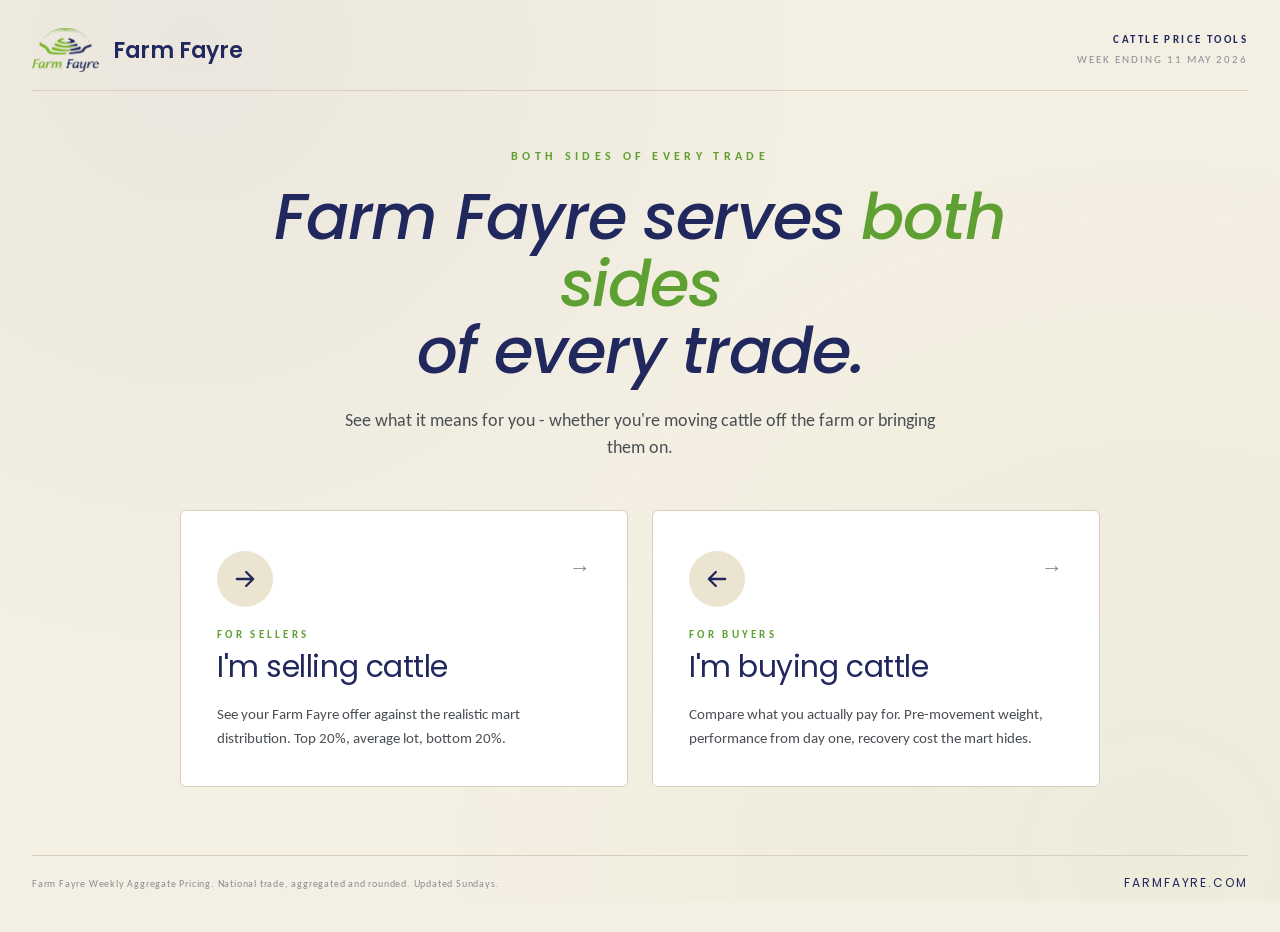
==== index.html @ 89831ca9 "v2: replace seller calc at root with landing toggle" ====
<!DOCTYPE html>
<html lang="en">
<head>
<meta charset="UTF-8">
<meta name="viewport" content="width=device-width, initial-scale=1, maximum-scale=1">
<title>Farm Fayre - Cattle Price Tools</title>
<meta name="description" content="See what Farm Fayre means for you. Selling cattle or buying cattle - real numbers, real comparison.">
<link rel="stylesheet" href="/shared.css">
<style>
  /* Landing-specific */
  .landing {
    min-height: calc(100vh - 200px);
    display: flex;
    flex-direction: column;
    justify-content: center;
    padding: 32px 0;
  }

  .landing-hero {
    text-align: center;
    margin-bottom: 48px;
  }

  .landing-eyebrow {
    font-size: 12px;
    letter-spacing: 0.36em;
    text-transform: uppercase;
    color: var(--brand-green-dark);
    font-weight: 700;
    margin-bottom: 18px;
  }

  .landing-h1 {
    font-family: 'Poppins', sans-serif;
    font-weight: 500;
    font-style: italic;
    font-size: clamp(36px, 5.5vw, 64px);
    line-height: 1.05;
    letter-spacing: -0.02em;
    color: var(--brand-blue);
    max-width: 880px;
    margin: 0 auto;
  }

  .landing-h1 em {
    font-style: italic;
    color: var(--brand-green-dark);
  }

  .landing-sub {
    margin-top: 22px;
    font-size: 18px;
    color: var(--brand-grey);
    max-width: 600px;
    margin-left: auto;
    margin-right: auto;
    line-height: 1.55;
  }

  .tiles {
    display: grid;
    grid-template-columns: repeat(auto-fit, minmax(340px, 1fr));
    gap: 24px;
    max-width: 920px;
    margin: 0 auto;
    width: 100%;
  }

  .tile {
    position: relative;
    display: block;
    padding: 40px 36px 36px;
    border-radius: 6px;
    text-decoration: none;
    color: inherit;
    background: var(--white);
    border: 1px solid var(--rule);
    transition: transform 0.18s ease, box-shadow 0.18s ease, border-color 0.18s ease;
    overflow: hidden;
    min-height: 260px;
    display: flex;
    flex-direction: column;
    justify-content: space-between;
  }

  .tile::before {
    content: '';
    position: absolute;
    inset: 0 0 auto 0;
    height: 4px;
    background: var(--brand-green);
    transform: scaleX(0);
    transform-origin: left center;
    transition: transform 0.25s ease;
  }

  .tile:hover {
    transform: translateY(-3px);
    box-shadow: 0 14px 36px rgba(33,40,93,0.10);
    border-color: var(--brand-green);
  }

  .tile:hover::before {
    transform: scaleX(1);
  }

  .tile-top {
    display: flex;
    align-items: flex-start;
    justify-content: space-between;
    gap: 16px;
    margin-bottom: 20px;
  }

  .tile-icon {
    width: 56px;
    height: 56px;
    border-radius: 50%;
    background: var(--cream-deep);
    display: flex;
    align-items: center;
    justify-content: center;
    color: var(--brand-blue);
    flex-shrink: 0;
  }

  .tile-icon svg {
    width: 28px;
    height: 28px;
    fill: none;
    stroke: var(--brand-blue);
    stroke-width: 2;
    stroke-linecap: round;
    stroke-linejoin: round;
  }

  .tile-arrow {
    color: var(--brand-grey-light);
    font-size: 22px;
    transition: transform 0.2s ease, color 0.2s ease;
  }

  .tile:hover .tile-arrow {
    transform: translateX(4px);
    color: var(--brand-green-dark);
  }

  .tile-eyebrow {
    font-size: 11px;
    letter-spacing: 0.3em;
    text-transform: uppercase;
    color: var(--brand-green-dark);
    font-weight: 700;
    margin-bottom: 6px;
  }

  .tile-headline {
    font-family: 'Poppins', sans-serif;
    font-weight: 500;
    font-size: 30px;
    color: var(--brand-blue);
    line-height: 1.15;
    letter-spacing: -0.015em;
  }

  .tile-body {
    margin-top: 18px;
    font-size: 15px;
    color: var(--brand-grey);
    line-height: 1.6;
  }

  /* Mobile */
  @media (max-width: 720px) {
    .landing-hero { margin-bottom: 36px; }
    .tile { padding: 30px 24px 28px; min-height: 0; }
    .tile-headline { font-size: 26px; }
  }
</style>
</head>
<body>

<div class="page">

  <header class="topbar">
    <a href="/" class="brand" style="text-decoration:none;color:inherit">
      <img src="/logo.png" alt="Farm Fayre">
      <span class="brand-title">Farm Fayre<em></em></span>
    </a>
    <div class="topbar-meta">
      Cattle Price Tools
      <span class="sub" id="dataWeek">Loading...</span>
    </div>
  </header>

  <main class="landing">

    <div class="landing-hero">
      <div class="landing-eyebrow">Both sides of every trade</div>
      <h1 class="landing-h1">Farm Fayre serves <em>both sides</em><br>of every trade.</h1>
      <p class="landing-sub">See what it means for you - whether you're moving cattle off the farm or bringing them on.</p>
    </div>

    <div class="tiles">
      <a class="tile" href="/seller/">
        <div>
          <div class="tile-top">
            <div class="tile-icon" aria-hidden="true">
              <!-- Outgoing arrow icon -->
              <svg viewBox="0 0 24 24"><path d="M5 12h13M13 6l6 6-6 6"/></svg>
            </div>
            <div class="tile-arrow">→</div>
          </div>
          <div class="tile-eyebrow">For sellers</div>
          <div class="tile-headline">I'm selling cattle</div>
        </div>
        <p class="tile-body">See your Farm Fayre offer against the realistic mart distribution. Top 20%, average lot, bottom 20%.</p>
      </a>

      <a class="tile" href="/buyer/">
        <div>
          <div class="tile-top">
            <div class="tile-icon" aria-hidden="true">
              <!-- Incoming arrow icon -->
              <svg viewBox="0 0 24 24"><path d="M19 12H6M11 6l-6 6 6 6"/></svg>
            </div>
            <div class="tile-arrow">→</div>
          </div>
          <div class="tile-eyebrow">For buyers</div>
          <div class="tile-headline">I'm buying cattle</div>
        </div>
        <p class="tile-body">Compare what you actually pay for. Pre-movement weight, performance from day one, recovery cost the mart hides.</p>
      </a>
    </div>

  </main>

  <footer class="footer-line">
    <span class="footer-attr">Farm Fayre Weekly Aggregate Pricing. National trade, aggregated and rounded. Updated Sundays.</span>
    <span style="font-family:'Poppins',sans-serif;font-weight:500;letter-spacing:0.16em;color:var(--brand-blue);font-size:12px;text-transform:uppercase">farmfayre.com</span>
  </footer>

</div>

<script>
  // Pull week-ending date from the public market data
  (async function() {
    try {
      const r = await fetch('/market_data.json?t=' + Date.now(), { cache: 'no-store' });
      if (!r.ok) throw new Error('fetch failed');
      const data = await r.json();
      const we = data.week_ending; // e.g. "2026-04-27" (Monday)
      if (we) {
        const d = new Date(we);
        // Display week as "WEEK ENDING DD MMM YYYY"
        const months = ['Jan','Feb','Mar','Apr','May','Jun','Jul','Aug','Sep','Oct','Nov','Dec'];
        document.getElementById('dataWeek').textContent =
          'Week ending ' + d.getDate() + ' ' + months[d.getMonth()] + ' ' + d.getFullYear();
      }
    } catch (e) {
      document.getElementById('dataWeek').textContent = 'Latest market data';
    }
  })();
</script>

</body>
</html>
---- shared.css ----
/* ==========================================================================
   Farm Fayre Calculator - Shared styles
   Used by /, /seller, /buyer
   ========================================================================== */

@font-face { font-family: 'Carlito'; font-style: normal; font-weight: 400; font-display: swap;
  src: url('/fonts/carlito-latin-400-normal.woff2') format('woff2'); }
@font-face { font-family: 'Carlito'; font-style: normal; font-weight: 700; font-display: swap;
  src: url('/fonts/carlito-latin-700-normal.woff2') format('woff2'); }
@font-face { font-family: 'Carlito'; font-style: italic; font-weight: 400; font-display: swap;
  src: url('/fonts/carlito-latin-400-italic.woff2') format('woff2'); }

@font-face { font-family: 'Poppins'; font-style: normal; font-weight: 400; font-display: swap;
  src: url('/fonts/poppins-latin-400-normal.woff2') format('woff2'); }
@font-face { font-family: 'Poppins'; font-style: italic; font-weight: 400; font-display: swap;
  src: url('/fonts/poppins-latin-400-italic.woff2') format('woff2'); }
@font-face { font-family: 'Poppins'; font-style: italic; font-weight: 500; font-display: swap;
  src: url('/fonts/poppins-latin-500-italic.woff2') format('woff2'); }
@font-face { font-family: 'Poppins'; font-style: normal; font-weight: 600; font-display: swap;
  src: url('/fonts/poppins-latin-600-normal.woff2') format('woff2'); }

:root {
  --brand-blue: #21285D;
  --brand-green: #76BC43;
  --brand-green-dark: #5FA032;
  --brand-grey: #4A4F54;
  --brand-grey-light: #8B8E93;
  --cream: #F4EFE3;
  --cream-deep: #EBE4D1;
  --rule: #D8D0BC;
  --ink: #1A1A1A;
  --white: #FFFFFF;
  --amber: #B45309;
}

* { margin: 0; padding: 0; box-sizing: border-box; }

html, body {
  background: var(--cream);
  font-family: 'Carlito', Calibri, Arial, sans-serif;
  color: var(--ink);
  font-size: 16px;
  line-height: 1.5;
  -webkit-font-smoothing: antialiased;
  -moz-osx-font-smoothing: grayscale;
}

body::before {
  content: '';
  position: fixed; inset: 0;
  background-image:
    radial-gradient(circle at 15% 5%, rgba(33,40,93,0.04) 0%, transparent 45%),
    radial-gradient(circle at 90% 95%, rgba(118,188,67,0.05) 0%, transparent 50%);
  pointer-events: none;
  z-index: 0;
}

/* Page wrapper */
.page {
  max-width: 1320px;
  margin: 0 auto;
  padding: 28px 32px 40px;
  position: relative;
  z-index: 1;
}

/* Header */
.topbar {
  display: flex;
  align-items: center;
  justify-content: space-between;
  padding-bottom: 18px;
  margin-bottom: 24px;
  border-bottom: 1px solid var(--rule);
}

.brand {
  display: flex;
  align-items: center;
  gap: 14px;
}

.brand img { height: 44px; width: auto; display: block; }

.brand-title {
  font-family: 'Poppins', sans-serif;
  font-weight: 600;
  font-size: 22px;
  color: var(--brand-blue);
  letter-spacing: -0.01em;
}

.brand-title em {
  font-style: italic;
  font-weight: 400;
  color: var(--brand-green-dark);
}

.topbar-meta {
  text-align: right;
  font-size: 11px;
  letter-spacing: 0.22em;
  text-transform: uppercase;
  color: var(--brand-blue);
  font-weight: 700;
  line-height: 1.5;
}
.topbar-meta .sub {
  display: block;
  color: var(--brand-grey-light);
  font-weight: 400;
  letter-spacing: 0.18em;
  margin-top: 3px;
}

/* Footer */
.footer-line {
  margin-top: 36px;
  padding-top: 18px;
  border-top: 1px solid var(--rule);
  display: flex;
  justify-content: space-between;
  align-items: center;
  flex-wrap: wrap;
  gap: 12px;
  font-size: 11px;
  color: var(--brand-grey-light);
  letter-spacing: 0.04em;
}

.footer-line .other-side {
  font-size: 12px;
  text-transform: uppercase;
  letter-spacing: 0.16em;
  color: var(--brand-blue);
  font-weight: 700;
  text-decoration: none;
  border-bottom: 1px solid transparent;
  transition: border-bottom-color 0.15s ease;
}
.footer-line .other-side:hover {
  border-bottom-color: var(--brand-green);
}

.footer-line .other-side::after {
  content: ' →';
  color: var(--brand-green-dark);
}

.footer-attr {
  font-size: 10px;
  letter-spacing: 0.08em;
  color: var(--brand-grey-light);
}
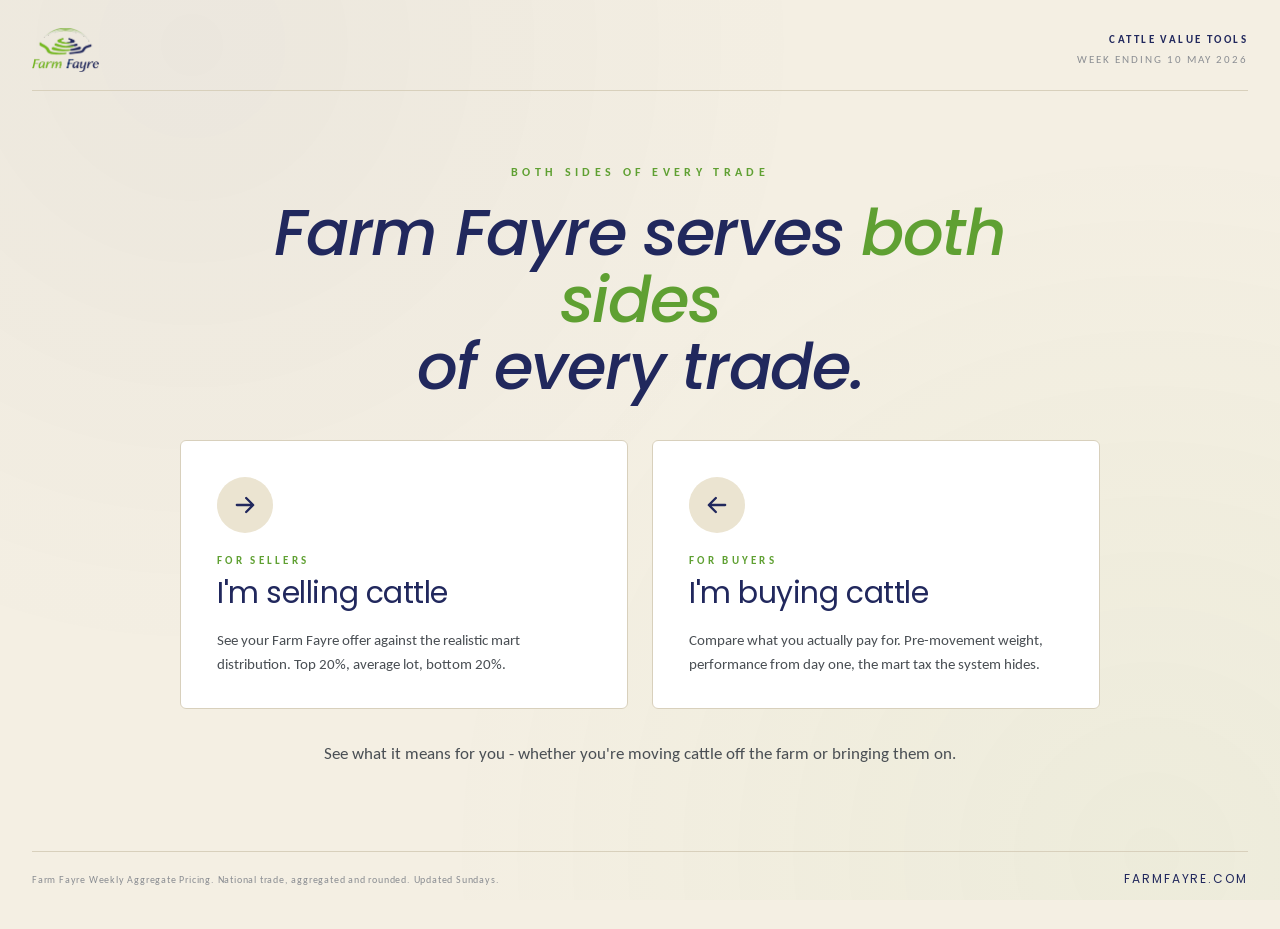
==== commit ad75c243: "Homepage v2: wordmark removed, Sunday date, tile arrows dropped" ====
--- a/index.html
+++ b/index.html
@@ -3,7 +3,7 @@
 <head>
 <meta charset="UTF-8">
 <meta name="viewport" content="width=device-width, initial-scale=1, maximum-scale=1">
-<title>Farm Fayre - Cattle Price Tools</title>
+<title>Farm Fayre - Cattle Value Tools</title>
 <meta name="description" content="See what Farm Fayre means for you. Selling cattle or buying cattle - real numbers, real comparison.">
 <link rel="stylesheet" href="/shared.css">
 <style>
@@ -13,12 +13,12 @@
     display: flex;
     flex-direction: column;
     justify-content: center;
-    padding: 32px 0;
+    padding: 24px 0;
   }
 
   .landing-hero {
     text-align: center;
-    margin-bottom: 48px;
+    margin-bottom: 40px;
   }
 
   .landing-eyebrow {
@@ -48,10 +48,11 @@
   }
 
   .landing-sub {
-    margin-top: 22px;
-    font-size: 18px;
+    margin-top: 32px;
+    text-align: center;
+    font-size: 17px;
     color: var(--brand-grey);
-    max-width: 600px;
+    max-width: 640px;
     margin-left: auto;
     margin-right: auto;
     line-height: 1.55;
@@ -68,8 +69,10 @@
 
   .tile {
     position: relative;
-    display: block;
-    padding: 40px 36px 36px;
+    display: flex;
+    flex-direction: column;
+    justify-content: space-between;
+    padding: 36px 36px 32px;
     border-radius: 6px;
     text-decoration: none;
     color: inherit;
@@ -77,10 +80,7 @@
     border: 1px solid var(--rule);
     transition: transform 0.18s ease, box-shadow 0.18s ease, border-color 0.18s ease;
     overflow: hidden;
-    min-height: 260px;
-    display: flex;
-    flex-direction: column;
-    justify-content: space-between;
+    min-height: 220px;
   }
 
   .tile::before {
@@ -100,17 +100,7 @@
     border-color: var(--brand-green);
   }
 
-  .tile:hover::before {
-    transform: scaleX(1);
-  }
-
-  .tile-top {
-    display: flex;
-    align-items: flex-start;
-    justify-content: space-between;
-    gap: 16px;
-    margin-bottom: 20px;
-  }
+  .tile:hover::before { transform: scaleX(1); }
 
   .tile-icon {
     width: 56px;
@@ -122,6 +112,7 @@
     justify-content: center;
     color: var(--brand-blue);
     flex-shrink: 0;
+    margin-bottom: 20px;
   }
 
   .tile-icon svg {
@@ -134,17 +125,6 @@
     stroke-linejoin: round;
   }
 
-  .tile-arrow {
-    color: var(--brand-grey-light);
-    font-size: 22px;
-    transition: transform 0.2s ease, color 0.2s ease;
-  }
-
-  .tile:hover .tile-arrow {
-    transform: translateX(4px);
-    color: var(--brand-green-dark);
-  }
-
   .tile-eyebrow {
     font-size: 11px;
     letter-spacing: 0.3em;
@@ -170,11 +150,28 @@
     line-height: 1.6;
   }
 
+  /* Footer link */
+  .footer-line a.farmfayre-link {
+    font-family: 'Poppins', sans-serif;
+    font-weight: 500;
+    letter-spacing: 0.16em;
+    color: var(--brand-blue);
+    font-size: 12px;
+    text-transform: uppercase;
+    text-decoration: none;
+    border-bottom: 1px solid transparent;
+    transition: border-bottom-color 0.15s ease;
+  }
+  .footer-line a.farmfayre-link:hover {
+    border-bottom-color: var(--brand-green);
+  }
+
   /* Mobile */
   @media (max-width: 720px) {
-    .landing-hero { margin-bottom: 36px; }
-    .tile { padding: 30px 24px 28px; min-height: 0; }
+    .landing-hero { margin-bottom: 30px; }
+    .tile { padding: 28px 24px 26px; min-height: 0; }
     .tile-headline { font-size: 26px; }
+    .landing-sub { margin-top: 24px; font-size: 15px; }
   }
 </style>
 </head>
@@ -185,10 +182,9 @@
   <header class="topbar">
     <a href="/" class="brand" style="text-decoration:none;color:inherit">
       <img src="/logo.png" alt="Farm Fayre">
-      <span class="brand-title">Farm Fayre<em></em></span>
     </a>
     <div class="topbar-meta">
-      Cattle Price Tools
+      Cattle Value Tools
       <span class="sub" id="dataWeek">Loading...</span>
     </div>
   </header>
@@ -198,18 +194,13 @@
     <div class="landing-hero">
       <div class="landing-eyebrow">Both sides of every trade</div>
       <h1 class="landing-h1">Farm Fayre serves <em>both sides</em><br>of every trade.</h1>
-      <p class="landing-sub">See what it means for you - whether you're moving cattle off the farm or bringing them on.</p>
     </div>
 
     <div class="tiles">
       <a class="tile" href="/seller/">
         <div>
-          <div class="tile-top">
-            <div class="tile-icon" aria-hidden="true">
-              <!-- Outgoing arrow icon -->
-              <svg viewBox="0 0 24 24"><path d="M5 12h13M13 6l6 6-6 6"/></svg>
-            </div>
-            <div class="tile-arrow">→</div>
+          <div class="tile-icon" aria-hidden="true">
+            <svg viewBox="0 0 24 24"><path d="M5 12h13M13 6l6 6-6 6"/></svg>
           </div>
           <div class="tile-eyebrow">For sellers</div>
           <div class="tile-headline">I'm selling cattle</div>
@@ -219,43 +210,41 @@
 
       <a class="tile" href="/buyer/">
         <div>
-          <div class="tile-top">
-            <div class="tile-icon" aria-hidden="true">
-              <!-- Incoming arrow icon -->
-              <svg viewBox="0 0 24 24"><path d="M19 12H6M11 6l-6 6 6 6"/></svg>
-            </div>
-            <div class="tile-arrow">→</div>
+          <div class="tile-icon" aria-hidden="true">
+            <svg viewBox="0 0 24 24"><path d="M19 12H6M11 6l-6 6 6 6"/></svg>
           </div>
           <div class="tile-eyebrow">For buyers</div>
           <div class="tile-headline">I'm buying cattle</div>
         </div>
-        <p class="tile-body">Compare what you actually pay for. Pre-movement weight, performance from day one, recovery cost the mart hides.</p>
+        <p class="tile-body">Compare what you actually pay for. Pre-movement weight, performance from day one, the mart tax the system hides.</p>
       </a>
     </div>
 
+    <p class="landing-sub">See what it means for you - whether you're moving cattle off the farm or bringing them on.</p>
+
   </main>
 
   <footer class="footer-line">
     <span class="footer-attr">Farm Fayre Weekly Aggregate Pricing. National trade, aggregated and rounded. Updated Sundays.</span>
-    <span style="font-family:'Poppins',sans-serif;font-weight:500;letter-spacing:0.16em;color:var(--brand-blue);font-size:12px;text-transform:uppercase">farmfayre.com</span>
+    <a href="https://farmfayre.com" class="farmfayre-link" target="_blank" rel="noopener">farmfayre.com</a>
   </footer>
 
 </div>
 
 <script>
-  // Pull week-ending date from the public market data
+  // Pull week-ending date from the public market data and display the prior Sunday
   (async function() {
     try {
       const r = await fetch('/market_data.json?t=' + Date.now(), { cache: 'no-store' });
       if (!r.ok) throw new Error('fetch failed');
       const data = await r.json();
-      const we = data.week_ending; // e.g. "2026-04-27" (Monday)
+      const we = data.week_ending; // e.g. "2026-05-11" (Monday)
       if (we) {
-        const d = new Date(we);
-        // Display week as "WEEK ENDING DD MMM YYYY"
+        const monday = new Date(we);
+        const sunday = new Date(monday); sunday.setDate(monday.getDate() - 1);
         const months = ['Jan','Feb','Mar','Apr','May','Jun','Jul','Aug','Sep','Oct','Nov','Dec'];
         document.getElementById('dataWeek').textContent =
-          'Week ending ' + d.getDate() + ' ' + months[d.getMonth()] + ' ' + d.getFullYear();
+          'Week ending ' + sunday.getDate() + ' ' + months[sunday.getMonth()] + ' ' + sunday.getFullYear();
       }
     } catch (e) {
       document.getElementById('dataWeek').textContent = 'Latest market data';
--- a/shared.css
+++ b/shared.css
@@ -152,3 +152,15 @@
   letter-spacing: 0.08em;
   color: var(--brand-grey-light);
 }
+
+/* ==========================================================================
+   MOBILE STICKY FIX
+   On narrow viewports, layout stacks single-column. Sticky form-card would
+   glue to the top and let the infographic slide under it. Disable sticky.
+   ========================================================================== */
+@media (max-width: 980px) {
+  .form-card {
+    position: static !important;
+    top: auto !important;
+  }
+}
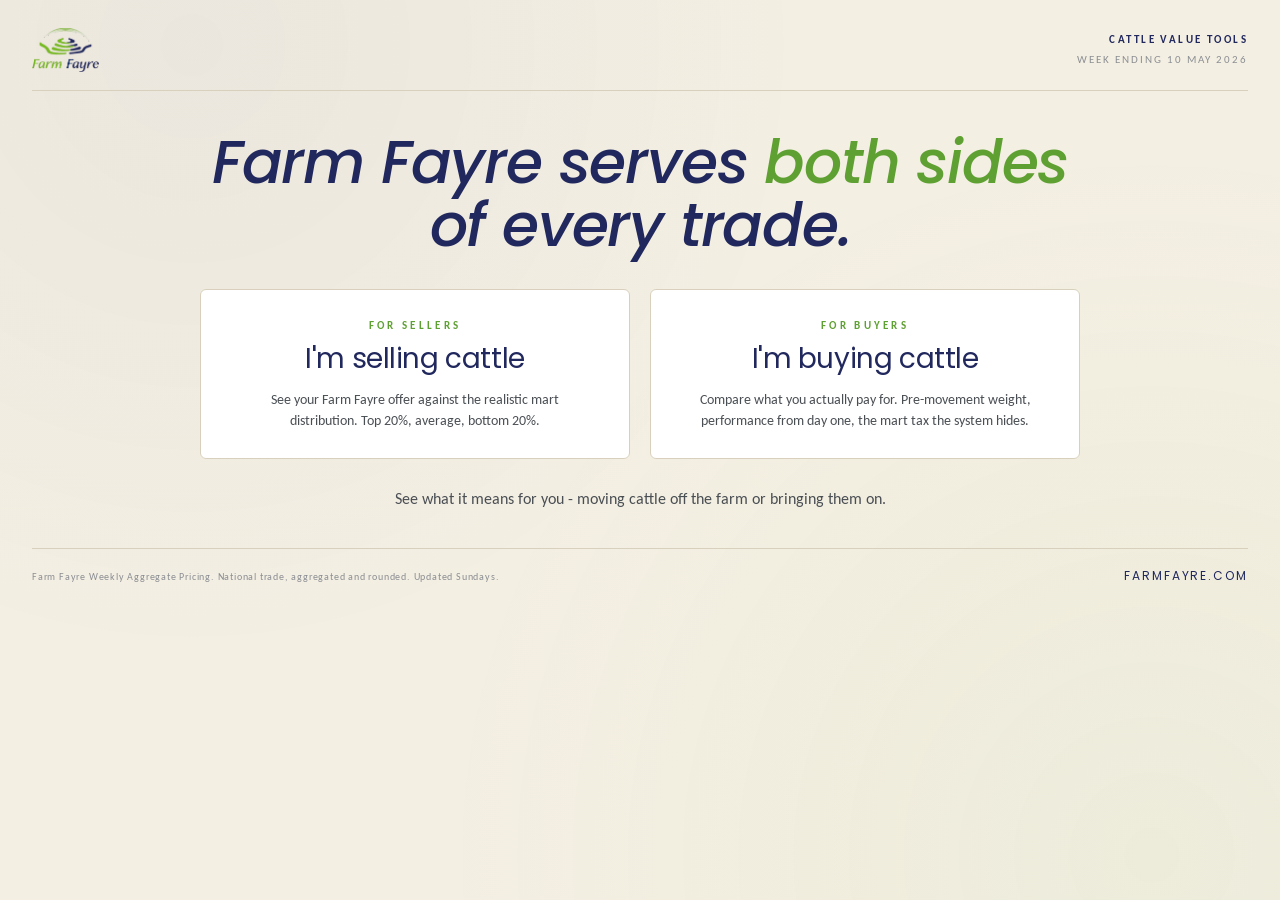
==== commit 9fab5050: "16.5.26-Update index.html" ====
--- a/index.html
+++ b/index.html
@@ -7,52 +7,40 @@
 <meta name="description" content="See what Farm Fayre means for you. Selling cattle or buying cattle - real numbers, real comparison.">
 <link rel="stylesheet" href="/shared.css">
 <style>
-  /* Landing-specific */
   .landing {
-    min-height: calc(100vh - 200px);
     display: flex;
     flex-direction: column;
     justify-content: center;
-    padding: 24px 0;
+    padding: 16px 0 0;
   }
 
   .landing-hero {
     text-align: center;
-    margin-bottom: 40px;
-  }
-
-  .landing-eyebrow {
-    font-size: 12px;
-    letter-spacing: 0.36em;
-    text-transform: uppercase;
-    color: var(--brand-green-dark);
-    font-weight: 700;
-    margin-bottom: 18px;
+    margin-bottom: 32px;
   }
 
   .landing-h1 {
     font-family: 'Poppins', sans-serif;
     font-weight: 500;
     font-style: italic;
-    font-size: clamp(36px, 5.5vw, 64px);
+    font-size: clamp(34px, 5vw, 60px);
     line-height: 1.05;
     letter-spacing: -0.02em;
     color: var(--brand-blue);
     max-width: 880px;
     margin: 0 auto;
   }
-
   .landing-h1 em {
     font-style: italic;
     color: var(--brand-green-dark);
   }
 
   .landing-sub {
-    margin-top: 32px;
+    margin-top: 28px;
     text-align: center;
-    font-size: 17px;
+    font-size: 16px;
     color: var(--brand-grey);
-    max-width: 640px;
+    max-width: 620px;
     margin-left: auto;
     margin-right: auto;
     line-height: 1.55;
@@ -60,9 +48,9 @@
 
   .tiles {
     display: grid;
-    grid-template-columns: repeat(auto-fit, minmax(340px, 1fr));
-    gap: 24px;
-    max-width: 920px;
+    grid-template-columns: repeat(auto-fit, minmax(320px, 1fr));
+    gap: 20px;
+    max-width: 880px;
     margin: 0 auto;
     width: 100%;
   }
@@ -71,8 +59,10 @@
     position: relative;
     display: flex;
     flex-direction: column;
-    justify-content: space-between;
-    padding: 36px 36px 32px;
+    justify-content: center;
+    align-items: center;
+    text-align: center;
+    padding: 28px 28px 26px;
     border-radius: 6px;
     text-decoration: none;
     color: inherit;
@@ -80,9 +70,8 @@
     border: 1px solid var(--rule);
     transition: transform 0.18s ease, box-shadow 0.18s ease, border-color 0.18s ease;
     overflow: hidden;
-    min-height: 220px;
-  }
-
+    min-height: 170px;
+  }
   .tile::before {
     content: '';
     position: absolute;
@@ -93,37 +82,12 @@
     transform-origin: left center;
     transition: transform 0.25s ease;
   }
-
   .tile:hover {
     transform: translateY(-3px);
     box-shadow: 0 14px 36px rgba(33,40,93,0.10);
     border-color: var(--brand-green);
   }
-
   .tile:hover::before { transform: scaleX(1); }
-
-  .tile-icon {
-    width: 56px;
-    height: 56px;
-    border-radius: 50%;
-    background: var(--cream-deep);
-    display: flex;
-    align-items: center;
-    justify-content: center;
-    color: var(--brand-blue);
-    flex-shrink: 0;
-    margin-bottom: 20px;
-  }
-
-  .tile-icon svg {
-    width: 28px;
-    height: 28px;
-    fill: none;
-    stroke: var(--brand-blue);
-    stroke-width: 2;
-    stroke-linecap: round;
-    stroke-linejoin: round;
-  }
 
   .tile-eyebrow {
     font-size: 11px;
@@ -131,26 +95,24 @@
     text-transform: uppercase;
     color: var(--brand-green-dark);
     font-weight: 700;
-    margin-bottom: 6px;
-  }
-
+    margin-bottom: 8px;
+  }
   .tile-headline {
     font-family: 'Poppins', sans-serif;
     font-weight: 500;
-    font-size: 30px;
+    font-size: 28px;
     color: var(--brand-blue);
     line-height: 1.15;
     letter-spacing: -0.015em;
   }
-
   .tile-body {
-    margin-top: 18px;
-    font-size: 15px;
+    margin-top: 14px;
+    font-size: 14px;
     color: var(--brand-grey);
-    line-height: 1.6;
-  }
-
-  /* Footer link */
+    line-height: 1.55;
+    max-width: 340px;
+  }
+
   .footer-line a.farmfayre-link {
     font-family: 'Poppins', sans-serif;
     font-weight: 500;
@@ -162,16 +124,32 @@
     border-bottom: 1px solid transparent;
     transition: border-bottom-color 0.15s ease;
   }
-  .footer-line a.farmfayre-link:hover {
-    border-bottom-color: var(--brand-green);
-  }
-
-  /* Mobile */
+  .footer-line a.farmfayre-link:hover { border-bottom-color: var(--brand-green); }
+
+  /* Mobile - tight fit, both tiles + headline visible without scrolling */
   @media (max-width: 720px) {
-    .landing-hero { margin-bottom: 30px; }
-    .tile { padding: 28px 24px 26px; min-height: 0; }
-    .tile-headline { font-size: 26px; }
-    .landing-sub { margin-top: 24px; font-size: 15px; }
+    .landing { padding: 8px 0 0; }
+    .landing-hero { margin-bottom: 22px; }
+    .landing-h1 {
+      font-size: 30px;
+      line-height: 1.08;
+    }
+    .tiles { gap: 14px; }
+    .tile {
+      padding: 22px 24px 22px;
+      min-height: 140px;
+    }
+    .tile-headline { font-size: 24px; }
+    .tile-body {
+      margin-top: 10px;
+      font-size: 13px;
+      line-height: 1.5;
+    }
+    .landing-sub {
+      margin-top: 20px;
+      font-size: 14px;
+      line-height: 1.5;
+    }
   }
 </style>
 </head>
@@ -192,35 +170,24 @@
   <main class="landing">
 
     <div class="landing-hero">
-      <div class="landing-eyebrow">Both sides of every trade</div>
       <h1 class="landing-h1">Farm Fayre serves <em>both sides</em><br>of every trade.</h1>
     </div>
 
     <div class="tiles">
       <a class="tile" href="/seller/">
-        <div>
-          <div class="tile-icon" aria-hidden="true">
-            <svg viewBox="0 0 24 24"><path d="M5 12h13M13 6l6 6-6 6"/></svg>
-          </div>
-          <div class="tile-eyebrow">For sellers</div>
-          <div class="tile-headline">I'm selling cattle</div>
-        </div>
-        <p class="tile-body">See your Farm Fayre offer against the realistic mart distribution. Top 20%, average lot, bottom 20%.</p>
+        <div class="tile-eyebrow">For sellers</div>
+        <div class="tile-headline">I'm selling cattle</div>
+        <p class="tile-body">See your Farm Fayre offer against the realistic mart distribution. Top 20%, average, bottom 20%.</p>
       </a>
 
       <a class="tile" href="/buyer/">
-        <div>
-          <div class="tile-icon" aria-hidden="true">
-            <svg viewBox="0 0 24 24"><path d="M19 12H6M11 6l-6 6 6 6"/></svg>
-          </div>
-          <div class="tile-eyebrow">For buyers</div>
-          <div class="tile-headline">I'm buying cattle</div>
-        </div>
+        <div class="tile-eyebrow">For buyers</div>
+        <div class="tile-headline">I'm buying cattle</div>
         <p class="tile-body">Compare what you actually pay for. Pre-movement weight, performance from day one, the mart tax the system hides.</p>
       </a>
     </div>
 
-    <p class="landing-sub">See what it means for you - whether you're moving cattle off the farm or bringing them on.</p>
+    <p class="landing-sub">See what it means for you - moving cattle off the farm or bringing them on.</p>
 
   </main>
 
@@ -232,13 +199,12 @@
 </div>
 
 <script>
-  // Pull week-ending date from the public market data and display the prior Sunday
   (async function() {
     try {
       const r = await fetch('/market_data.json?t=' + Date.now(), { cache: 'no-store' });
       if (!r.ok) throw new Error('fetch failed');
       const data = await r.json();
-      const we = data.week_ending; // e.g. "2026-05-11" (Monday)
+      const we = data.week_ending;
       if (we) {
         const monday = new Date(we);
         const sunday = new Date(monday); sunday.setDate(monday.getDate() - 1);
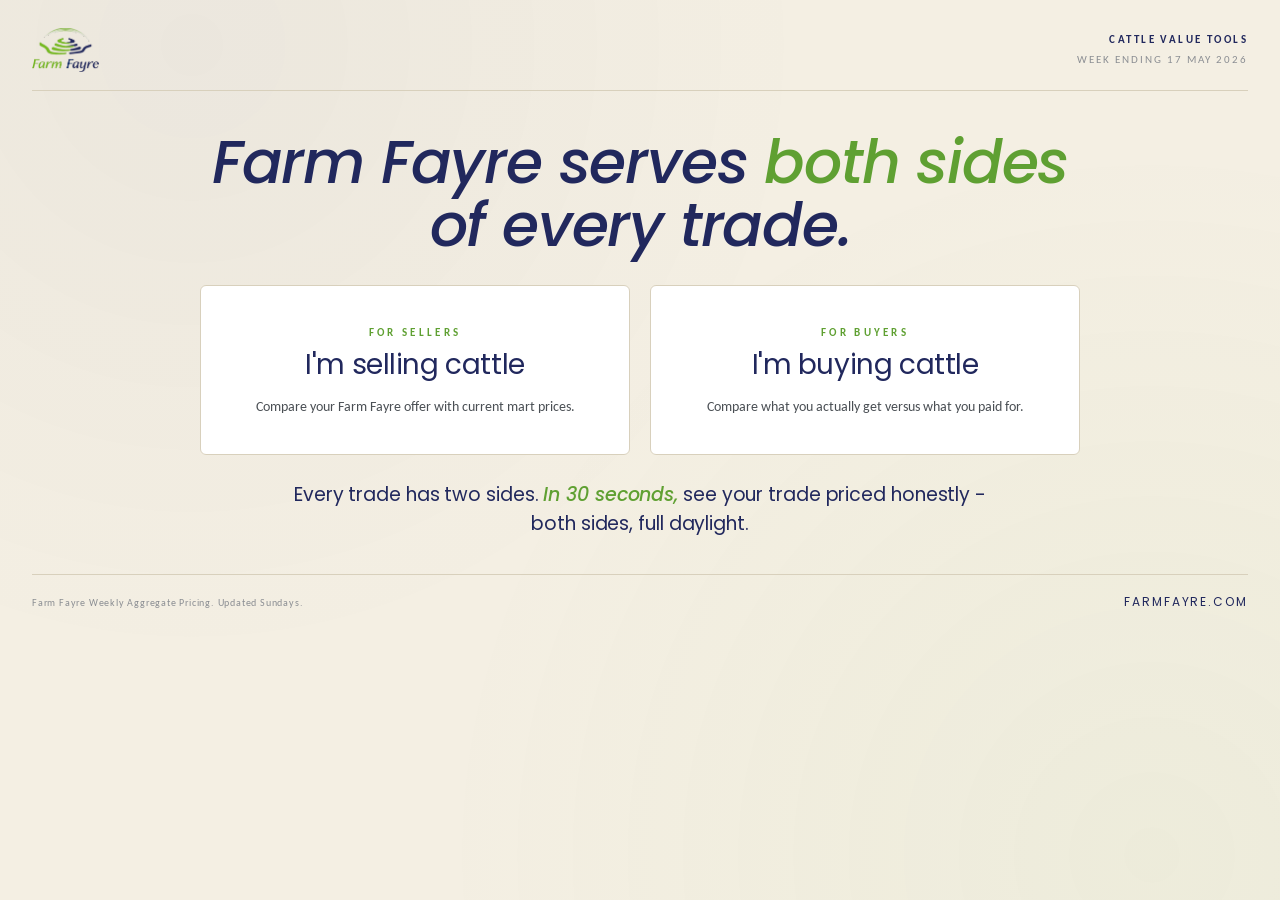
==== commit 4062a8a9: "Updated - Buyer & Seller - 20 May 2026" ====
--- a/index.html
+++ b/index.html
@@ -4,21 +4,12 @@
 <meta charset="UTF-8">
 <meta name="viewport" content="width=device-width, initial-scale=1, maximum-scale=1">
 <title>Farm Fayre - Cattle Value Tools</title>
-<meta name="description" content="See what Farm Fayre means for you. Selling cattle or buying cattle - real numbers, real comparison.">
+<meta name="description" content="Every trade has two sides. Pick yours and see your trade priced honestly - full daylight.">
 <link rel="stylesheet" href="/shared.css">
 <style>
-  .landing {
-    display: flex;
-    flex-direction: column;
-    justify-content: center;
-    padding: 16px 0 0;
-  }
+  .landing { display: flex; flex-direction: column; justify-content: center; padding: 16px 0 0; }
 
-  .landing-hero {
-    text-align: center;
-    margin-bottom: 32px;
-  }
-
+  .landing-hero { text-align: center; margin-bottom: 28px; }
   .landing-h1 {
     font-family: 'Poppins', sans-serif;
     font-weight: 500;
@@ -30,21 +21,20 @@
     max-width: 880px;
     margin: 0 auto;
   }
-  .landing-h1 em {
-    font-style: italic;
-    color: var(--brand-green-dark);
-  }
+  .landing-h1 em { font-style: italic; color: var(--brand-green-dark); }
 
   .landing-sub {
-    margin-top: 28px;
+    margin: 26px auto 0;
     text-align: center;
-    font-size: 16px;
-    color: var(--brand-grey);
-    max-width: 620px;
-    margin-left: auto;
-    margin-right: auto;
-    line-height: 1.55;
+    font-family: 'Poppins', sans-serif;
+    font-weight: 400;
+    font-size: 19px;
+    color: var(--brand-blue);
+    max-width: 720px;
+    line-height: 1.5;
+    letter-spacing: -0.005em;
   }
+  .landing-sub strong { font-weight: 500; color: var(--brand-green-dark); font-style: italic; }
 
   .tiles {
     display: grid;
@@ -126,30 +116,15 @@
   }
   .footer-line a.farmfayre-link:hover { border-bottom-color: var(--brand-green); }
 
-  /* Mobile - tight fit, both tiles + headline visible without scrolling */
   @media (max-width: 720px) {
     .landing { padding: 8px 0 0; }
-    .landing-hero { margin-bottom: 22px; }
-    .landing-h1 {
-      font-size: 30px;
-      line-height: 1.08;
-    }
+    .landing-hero { margin-bottom: 18px; }
+    .landing-h1 { font-size: 30px; line-height: 1.08; }
+    .landing-sub { font-size: 16px; margin-top: 18px; }
     .tiles { gap: 14px; }
-    .tile {
-      padding: 22px 24px 22px;
-      min-height: 140px;
-    }
+    .tile { padding: 22px 24px 22px; min-height: 140px; }
     .tile-headline { font-size: 24px; }
-    .tile-body {
-      margin-top: 10px;
-      font-size: 13px;
-      line-height: 1.5;
-    }
-    .landing-sub {
-      margin-top: 20px;
-      font-size: 14px;
-      line-height: 1.5;
-    }
+    .tile-body { margin-top: 10px; font-size: 13px; line-height: 1.5; }
   }
 </style>
 </head>
@@ -177,22 +152,22 @@
       <a class="tile" href="/seller/">
         <div class="tile-eyebrow">For sellers</div>
         <div class="tile-headline">I'm selling cattle</div>
-        <p class="tile-body">See your Farm Fayre offer against the realistic mart distribution. Top 20%, average, bottom 20%.</p>
+        <p class="tile-body">Compare your Farm Fayre offer with current mart prices.</p>
       </a>
 
       <a class="tile" href="/buyer/">
         <div class="tile-eyebrow">For buyers</div>
         <div class="tile-headline">I'm buying cattle</div>
-        <p class="tile-body">Compare what you actually pay for. Pre-movement weight, performance from day one, the mart tax the system hides.</p>
+        <p class="tile-body">Compare what you actually get versus what you paid for.</p>
       </a>
     </div>
 
-    <p class="landing-sub">See what it means for you - moving cattle off the farm or bringing them on.</p>
+    <p class="landing-sub">Every trade has two sides. <strong>In 30 seconds,</strong> see your trade priced honestly - both sides, full daylight.</p>
 
   </main>
 
   <footer class="footer-line">
-    <span class="footer-attr">Farm Fayre Weekly Aggregate Pricing. National trade, aggregated and rounded. Updated Sundays.</span>
+    <span class="footer-attr">Farm Fayre Weekly Aggregate Pricing. Updated Sundays.</span>
     <a href="https://farmfayre.com" class="farmfayre-link" target="_blank" rel="noopener">farmfayre.com</a>
   </footer>
 
@@ -206,11 +181,12 @@
       const data = await r.json();
       const we = data.week_ending;
       if (we) {
-        const monday = new Date(we);
-        const sunday = new Date(monday); sunday.setDate(monday.getDate() - 1);
+        // JSON contains Sunday; display Saturday week-ending = Sunday - 1
+        const sundayDate = new Date(we);
+        const saturday = new Date(sundayDate); saturday.setDate(sundayDate.getDate() - 1);
         const months = ['Jan','Feb','Mar','Apr','May','Jun','Jul','Aug','Sep','Oct','Nov','Dec'];
         document.getElementById('dataWeek').textContent =
-          'Week ending ' + sunday.getDate() + ' ' + months[sunday.getMonth()] + ' ' + sunday.getFullYear();
+          'Week ending ' + saturday.getDate() + ' ' + months[saturday.getMonth()] + ' ' + saturday.getFullYear();
       }
     } catch (e) {
       document.getElementById('dataWeek').textContent = 'Latest market data';
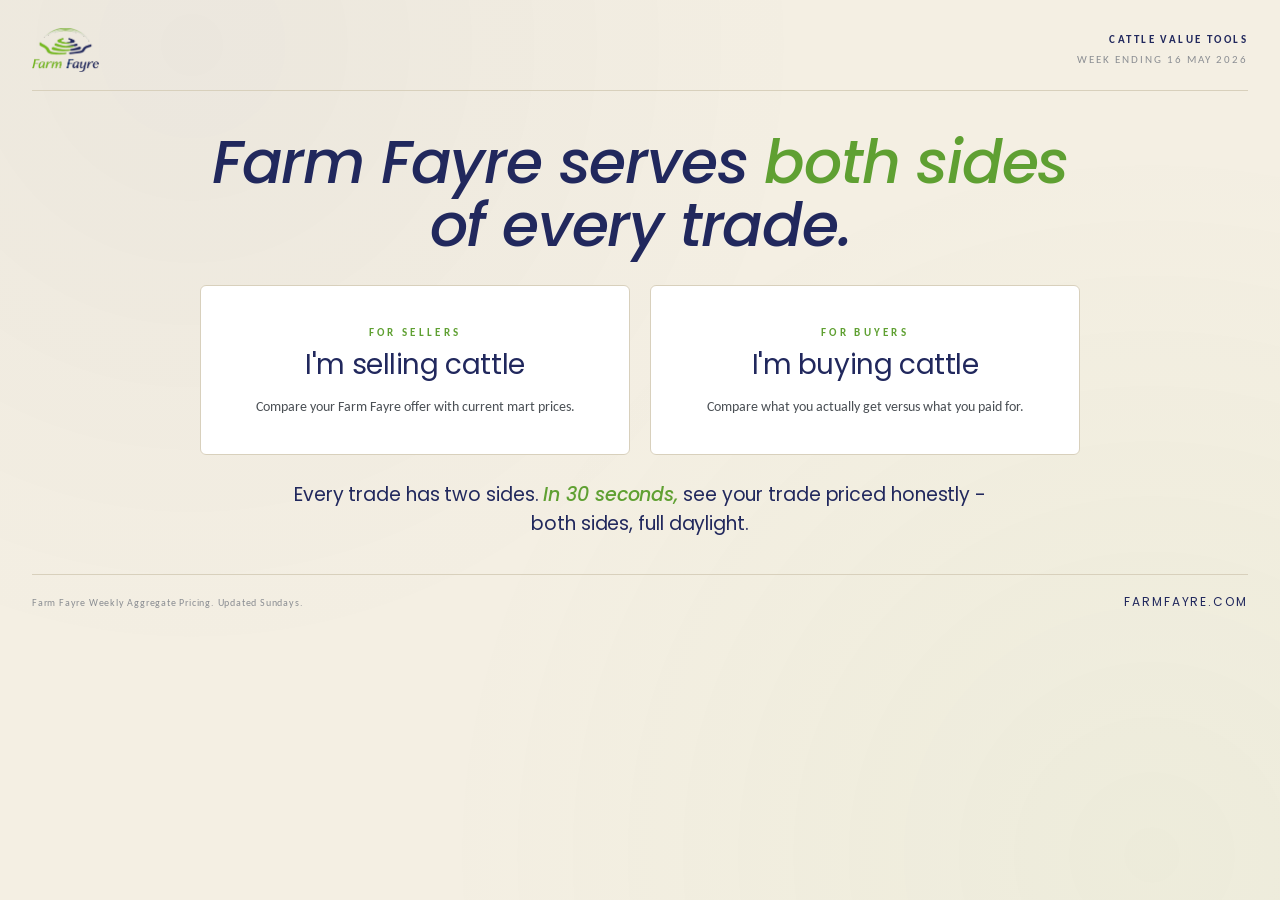
==== commit 608b0822: "Updated - Buyer & Seller - #3 20 May 2026" ====
--- a/index.html
+++ b/index.html
@@ -181,9 +181,12 @@
       const data = await r.json();
       const we = data.week_ending;
       if (we) {
-        // JSON contains Sunday; display Saturday week-ending = Sunday - 1
-        const sundayDate = new Date(we);
-        const saturday = new Date(sundayDate); saturday.setDate(sundayDate.getDate() - 1);
+        // Find most recent Saturday on or before JSON date, regardless of which
+        // day-of-week is stored. (Sun:1, Mon:2, Tue:3, ..., Sat:0)
+        const d = new Date(we);
+        const daysBack = (d.getDay() + 1) % 7;
+        const saturday = new Date(d);
+        saturday.setDate(d.getDate() - daysBack);
         const months = ['Jan','Feb','Mar','Apr','May','Jun','Jul','Aug','Sep','Oct','Nov','Dec'];
         document.getElementById('dataWeek').textContent =
           'Week ending ' + saturday.getDate() + ' ' + months[saturday.getMonth()] + ' ' + saturday.getFullYear();
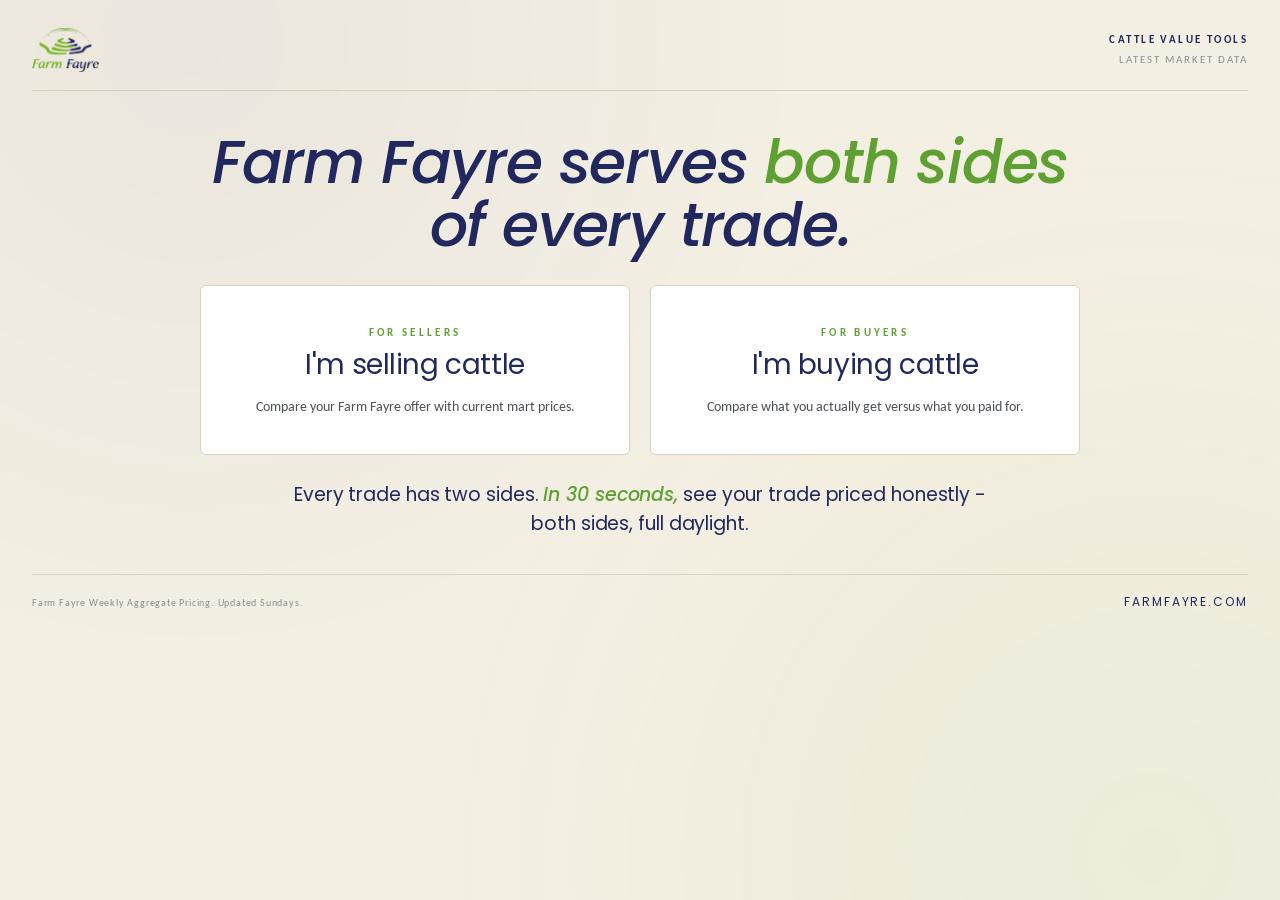
==== commit 6f522ef7: "Privacy: serve prices via /api/prices function; retire public data file + stray files" ====
--- a/index.html
+++ b/index.html
@@ -5,6 +5,19 @@
 <meta name="viewport" content="width=device-width, initial-scale=1, maximum-scale=1">
 <title>Farm Fayre - Cattle Value Tools</title>
 <meta name="description" content="Every trade has two sides. Pick yours and see your trade priced honestly - full daylight.">
+
+<!-- Google tag (gtag.js) -->
+<script async src="https://www.googletagmanager.com/gtag/js?id=G-6TV5G0J88P"></script>
+<script>
+  window.dataLayer = window.dataLayer || [];
+  function gtag(){dataLayer.push(arguments);}
+  gtag('js', new Date());
+  gtag('config', 'G-6TV5G0J88P');
+  function ffTrack(name, params) {
+    try { if (typeof gtag === 'function') gtag('event', name, params || {}); } catch(e) {}
+  }
+</script>
+
 <link rel="stylesheet" href="/shared.css">
 <style>
   .landing { display: flex; flex-direction: column; justify-content: center; padding: 16px 0 0; }
@@ -149,13 +162,13 @@
     </div>
 
     <div class="tiles">
-      <a class="tile" href="/seller/">
+      <a class="tile" href="/seller/" data-ff-side="seller">
         <div class="tile-eyebrow">For sellers</div>
         <div class="tile-headline">I'm selling cattle</div>
         <p class="tile-body">Compare your Farm Fayre offer with current mart prices.</p>
       </a>
 
-      <a class="tile" href="/buyer/">
+      <a class="tile" href="/buyer/" data-ff-side="buyer">
         <div class="tile-eyebrow">For buyers</div>
         <div class="tile-headline">I'm buying cattle</div>
         <p class="tile-body">Compare what you actually get versus what you paid for.</p>
@@ -168,7 +181,7 @@
 
   <footer class="footer-line">
     <span class="footer-attr">Farm Fayre Weekly Aggregate Pricing. Updated Sundays.</span>
-    <a href="https://farmfayre.com" class="farmfayre-link" target="_blank" rel="noopener">farmfayre.com</a>
+    <a href="https://farmfayre.com" class="farmfayre-link" target="_blank" rel="noopener" data-ff-cta="farmfayre_homepage">farmfayre.com</a>
   </footer>
 
 </div>
@@ -176,7 +189,7 @@
 <script>
   (async function() {
     try {
-      const r = await fetch('/market_data.json?t=' + Date.now(), { cache: 'no-store' });
+      const r = await (async () => { for (let i=0;i<2;i++){ try { const x = await fetch('/api/prices'); if (x.ok) return x; } catch(e){} await new Promise(s=>setTimeout(s,400)); } throw new Error('fetch failed'); })();
       if (!r.ok) throw new Error('fetch failed');
       const data = await r.json();
       const we = data.week_ending;
@@ -195,6 +208,18 @@
       document.getElementById('dataWeek').textContent = 'Latest market data';
     }
   })();
+
+  // Event instrumentation
+  document.querySelectorAll('[data-ff-side]').forEach(tile => {
+    tile.addEventListener('click', () => {
+      ffTrack('side_selected', { side: tile.dataset.ffSide, source: 'homepage_tile' });
+    });
+  });
+  document.querySelectorAll('[data-ff-cta]').forEach(link => {
+    link.addEventListener('click', () => {
+      ffTrack('cta_clicked', { destination: link.dataset.ffCta });
+    });
+  });
 </script>
 
 </body>
